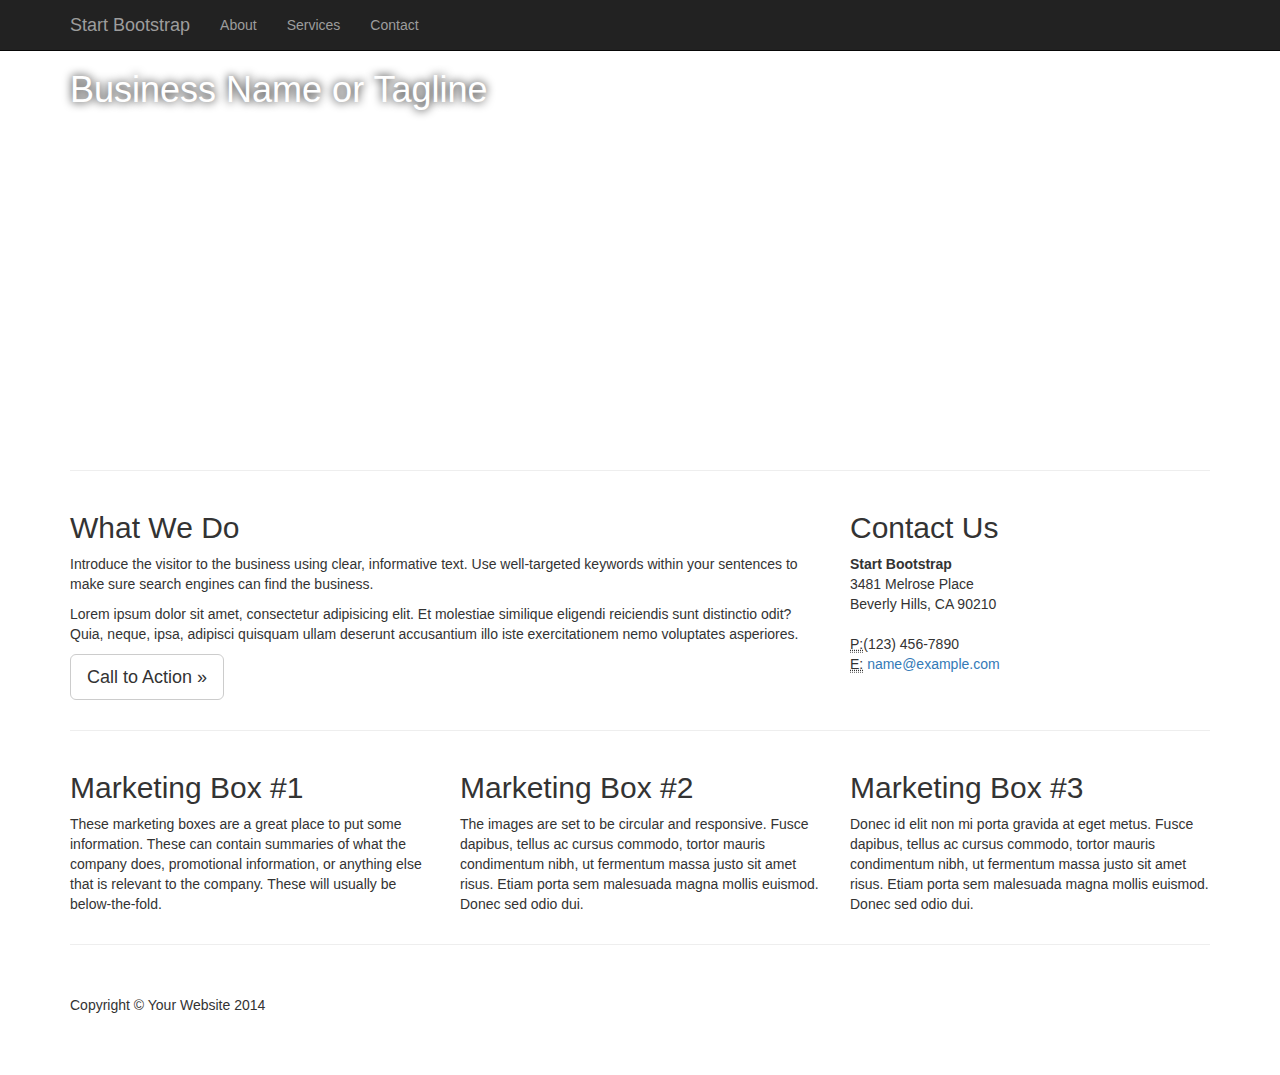
==== index.html @ eb3b2966 "initial push" ====
<!DOCTYPE html>
<html lang="en">

<head>

    <meta charset="utf-8">
    <meta http-equiv="X-UA-Compatible" content="IE=edge">
    <meta name="viewport" content="width=device-width, initial-scale=1">
    <meta name="description" content="">
    <meta name="author" content="">

    <title>Business Frontpage - Start Bootstrap Template</title>

    <!-- Bootstrap Core CSS -->
    <link href="css/bootstrap.min.css" rel="stylesheet">

    <!-- Custom CSS -->
    <link href="css/business-frontpage.css" rel="stylesheet">

    <!-- HTML5 Shim and Respond.js IE8 support of HTML5 elements and media queries -->
    <!-- WARNING: Respond.js doesn't work if you view the page via file:// -->
    <!--[if lt IE 9]>
        <script src="https://oss.maxcdn.com/libs/html5shiv/3.7.0/html5shiv.js"></script>
        <script src="https://oss.maxcdn.com/libs/respond.js/1.4.2/respond.min.js"></script>
    <![endif]-->

</head>

<body>

    <!-- Navigation -->
    <nav class="navbar navbar-inverse navbar-fixed-top" role="navigation">
        <div class="container">
            <!-- Brand and toggle get grouped for better mobile display -->
            <div class="navbar-header">
                <button type="button" class="navbar-toggle" data-toggle="collapse" data-target="#bs-example-navbar-collapse-1">
                    <span class="sr-only">Toggle navigation</span>
                    <span class="icon-bar"></span>
                    <span class="icon-bar"></span>
                    <span class="icon-bar"></span>
                </button>
                <a class="navbar-brand" href="#">Start Bootstrap</a>
            </div>
            <!-- Collect the nav links, forms, and other content for toggling -->
            <div class="collapse navbar-collapse" id="bs-example-navbar-collapse-1">
                <ul class="nav navbar-nav">
                    <li>
                        <a href="#">About</a>
                    </li>
                    <li>
                        <a href="#">Services</a>
                    </li>
                    <li>
                        <a href="#">Contact</a>
                    </li>
                </ul>
            </div>
            <!-- /.navbar-collapse -->
        </div>
        <!-- /.container -->
    </nav>

    <!-- Image Background Page Header -->
    <!-- Note: The background image is set within the business-casual.css file. -->
    <header class="business-header">
        <div class="container">
            <div class="row">
                <div class="col-lg-12">
                    <h1 class="tagline">Business Name or Tagline</h1>
                </div>
            </div>
        </div>
    </header>

    <!-- Page Content -->
    <div class="container">

        <hr>

        <div class="row">
            <div class="col-sm-8">
                <h2>What We Do</h2>
                <p>Introduce the visitor to the business using clear, informative text. Use well-targeted keywords within your sentences to make sure search engines can find the business.</p>
                <p>Lorem ipsum dolor sit amet, consectetur adipisicing elit. Et molestiae similique eligendi reiciendis sunt distinctio odit? Quia, neque, ipsa, adipisci quisquam ullam deserunt accusantium illo iste exercitationem nemo voluptates asperiores.</p>
                <p>
                    <a class="btn btn-default btn-lg" href="#">Call to Action &raquo;</a>
                </p>
            </div>
            <div class="col-sm-4">
                <h2>Contact Us</h2>
                <address>
                    <strong>Start Bootstrap</strong>
                    <br>3481 Melrose Place
                    <br>Beverly Hills, CA 90210
                    <br>
                </address>
                <address>
                    <abbr title="Phone">P:</abbr>(123) 456-7890
                    <br>
                    <abbr title="Email">E:</abbr> <a href="mailto:#">name@example.com</a>
                </address>
            </div>
        </div>
        <!-- /.row -->

        <hr>

        <div class="row">
            <div class="col-sm-4">
                <img class="img-circle img-responsive img-center" src="http://placehold.it/300x300" alt="">
                <h2>Marketing Box #1</h2>
                <p>These marketing boxes are a great place to put some information. These can contain summaries of what the company does, promotional information, or anything else that is relevant to the company. These will usually be below-the-fold.</p>
            </div>
            <div class="col-sm-4">
                <img class="img-circle img-responsive img-center" src="http://placehold.it/300x300" alt="">
                <h2>Marketing Box #2</h2>
                <p>The images are set to be circular and responsive. Fusce dapibus, tellus ac cursus commodo, tortor mauris condimentum nibh, ut fermentum massa justo sit amet risus. Etiam porta sem malesuada magna mollis euismod. Donec sed odio dui.</p>
            </div>
            <div class="col-sm-4">
                <img class="img-circle img-responsive img-center" src="http://placehold.it/300x300" alt="">
                <h2>Marketing Box #3</h2>
                <p>Donec id elit non mi porta gravida at eget metus. Fusce dapibus, tellus ac cursus commodo, tortor mauris condimentum nibh, ut fermentum massa justo sit amet risus. Etiam porta sem malesuada magna mollis euismod. Donec sed odio dui.</p>
            </div>
        </div>
        <!-- /.row -->

        <hr>

        <!-- Footer -->
        <footer>
            <div class="row">
                <div class="col-lg-12">
                    <p>Copyright &copy; Your Website 2014</p>
                </div>
            </div>
            <!-- /.row -->
        </footer>

    </div>
    <!-- /.container -->

    <!-- jQuery -->
    <script src="js/jquery.js"></script>

    <!-- Bootstrap Core JavaScript -->
    <script src="js/bootstrap.min.js"></script>

</body>

</html>
---- css/business-frontpage.css ----
/*
 * Start Bootstrap - Business Frontpage (http://startbootstrap.com/)
 * Copyright 2013-2016 Start Bootstrap
 * Licensed under MIT (https://github.com/BlackrockDigital/startbootstrap/blob/gh-pages/LICENSE)
 */

body {
    padding-top: 50px; /* Required padding for .navbar-fixed-top. Remove if using .navbar-static-top. Change if height of navigation changes. */
}

/* Header Image Background - Change the URL below to your image path (example: ../images/background.jpg) */

.business-header {
    height: 400px;
    background: url('http://placehold.it/1920x400') center center no-repeat scroll;
    -webkit-background-size: cover;
    -moz-background-size: cover;
    background-size: cover;
    -o-background-size: cover;
}

/* Customize the text color and shadow color and to optimize text legibility. */

.tagline {
    text-shadow: 0 0 10px #000;
    color: #fff;
}

.img-center {
    margin: 0 auto;
}

footer {
    margin: 50px 0;
}
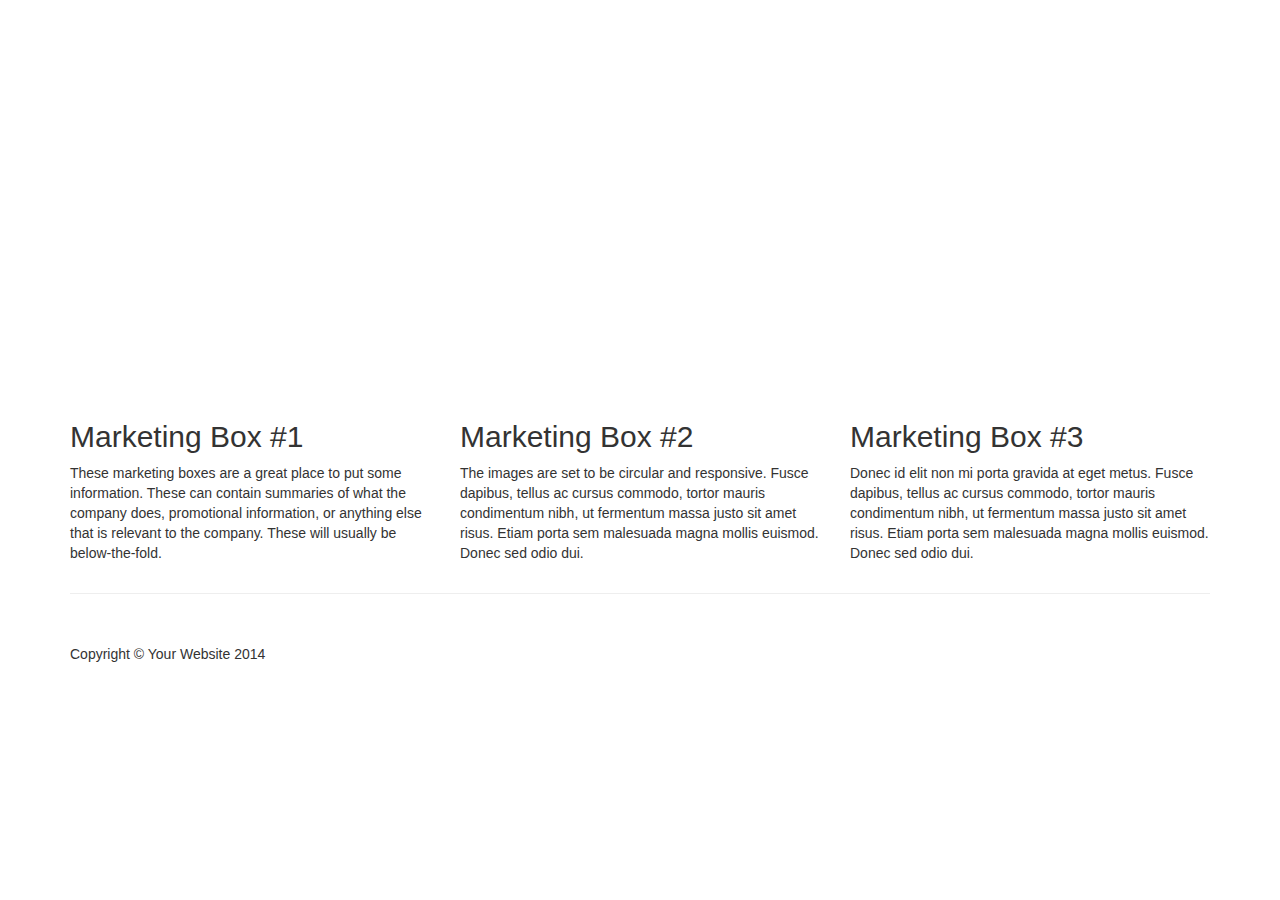
==== commit 2fde677d: "added header image" ====
--- a/index.html
+++ b/index.html
@@ -9,7 +9,7 @@
     <meta name="description" content="">
     <meta name="author" content="">
 
-    <title>Business Frontpage - Start Bootstrap Template</title>
+    <title>Centennial Charge</title>
 
     <!-- Bootstrap Core CSS -->
     <link href="css/bootstrap.min.css" rel="stylesheet">
@@ -29,36 +29,6 @@
 <body>
 
     <!-- Navigation -->
-    <nav class="navbar navbar-inverse navbar-fixed-top" role="navigation">
-        <div class="container">
-            <!-- Brand and toggle get grouped for better mobile display -->
-            <div class="navbar-header">
-                <button type="button" class="navbar-toggle" data-toggle="collapse" data-target="#bs-example-navbar-collapse-1">
-                    <span class="sr-only">Toggle navigation</span>
-                    <span class="icon-bar"></span>
-                    <span class="icon-bar"></span>
-                    <span class="icon-bar"></span>
-                </button>
-                <a class="navbar-brand" href="#">Start Bootstrap</a>
-            </div>
-            <!-- Collect the nav links, forms, and other content for toggling -->
-            <div class="collapse navbar-collapse" id="bs-example-navbar-collapse-1">
-                <ul class="nav navbar-nav">
-                    <li>
-                        <a href="#">About</a>
-                    </li>
-                    <li>
-                        <a href="#">Services</a>
-                    </li>
-                    <li>
-                        <a href="#">Contact</a>
-                    </li>
-                </ul>
-            </div>
-            <!-- /.navbar-collapse -->
-        </div>
-        <!-- /.container -->
-    </nav>
 
     <!-- Image Background Page Header -->
     <!-- Note: The background image is set within the business-casual.css file. -->
@@ -66,7 +36,6 @@
         <div class="container">
             <div class="row">
                 <div class="col-lg-12">
-                    <h1 class="tagline">Business Name or Tagline</h1>
                 </div>
             </div>
         </div>
@@ -75,35 +44,8 @@
     <!-- Page Content -->
     <div class="container">
 
-        <hr>
-
-        <div class="row">
-            <div class="col-sm-8">
-                <h2>What We Do</h2>
-                <p>Introduce the visitor to the business using clear, informative text. Use well-targeted keywords within your sentences to make sure search engines can find the business.</p>
-                <p>Lorem ipsum dolor sit amet, consectetur adipisicing elit. Et molestiae similique eligendi reiciendis sunt distinctio odit? Quia, neque, ipsa, adipisci quisquam ullam deserunt accusantium illo iste exercitationem nemo voluptates asperiores.</p>
-                <p>
-                    <a class="btn btn-default btn-lg" href="#">Call to Action &raquo;</a>
-                </p>
-            </div>
-            <div class="col-sm-4">
-                <h2>Contact Us</h2>
-                <address>
-                    <strong>Start Bootstrap</strong>
-                    <br>3481 Melrose Place
-                    <br>Beverly Hills, CA 90210
-                    <br>
-                </address>
-                <address>
-                    <abbr title="Phone">P:</abbr>(123) 456-7890
-                    <br>
-                    <abbr title="Email">E:</abbr> <a href="mailto:#">name@example.com</a>
-                </address>
-            </div>
-        </div>
+        
         <!-- /.row -->
-
-        <hr>
 
         <div class="row">
             <div class="col-sm-4">
--- a/css/business-frontpage.css
+++ b/css/business-frontpage.css
@@ -5,14 +5,14 @@
  */
 
 body {
-    padding-top: 50px; /* Required padding for .navbar-fixed-top. Remove if using .navbar-static-top. Change if height of navigation changes. */
+    padding-top: 0px; /* Required padding for .navbar-fixed-top. Remove if using .navbar-static-top. Change if height of navigation changes. */
 }
 
 /* Header Image Background - Change the URL below to your image path (example: ../images/background.jpg) */
 
 .business-header {
     height: 400px;
-    background: url('http://placehold.it/1920x400') center center no-repeat scroll;
+    background: url('http://i.imgur.com/CgJR7IB.jpg') center center no-repeat scroll;
     -webkit-background-size: cover;
     -moz-background-size: cover;
     background-size: cover;
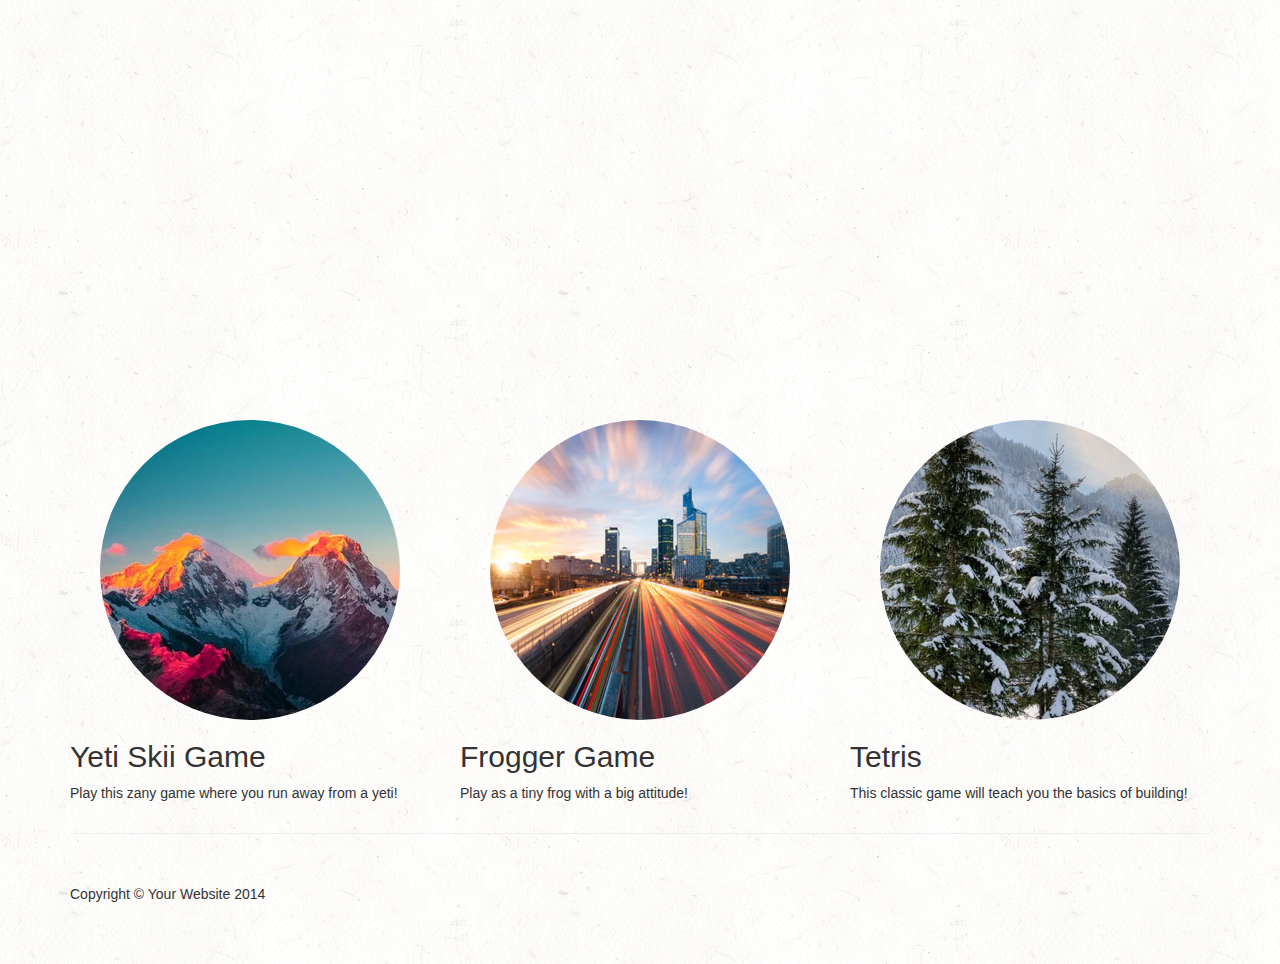
==== commit cb619ae5: "added game titles" ====
--- a/index.html
+++ b/index.html
@@ -44,24 +44,27 @@
     <!-- Page Content -->
     <div class="container">
 
+
+    <br>
+
         
         <!-- /.row -->
 
         <div class="row">
             <div class="col-sm-4">
-                <img class="img-circle img-responsive img-center" src="http://placehold.it/300x300" alt="">
-                <h2>Marketing Box #1</h2>
-                <p>These marketing boxes are a great place to put some information. These can contain summaries of what the company does, promotional information, or anything else that is relevant to the company. These will usually be below-the-fold.</p>
+                <img class="img-circle img-responsive img-center" src="images/mountains.png" alt="">
+                <h2>Yeti Skii Game</h2>
+                <p>Play this zany game where you run away from a yeti!</p>
             </div>
             <div class="col-sm-4">
-                <img class="img-circle img-responsive img-center" src="http://placehold.it/300x300" alt="">
-                <h2>Marketing Box #2</h2>
-                <p>The images are set to be circular and responsive. Fusce dapibus, tellus ac cursus commodo, tortor mauris condimentum nibh, ut fermentum massa justo sit amet risus. Etiam porta sem malesuada magna mollis euismod. Donec sed odio dui.</p>
+                <img class="img-circle img-responsive img-center" src="images/traffic.png" alt="">
+                <h2>Frogger Game</h2>
+                <p>Play as a tiny frog with a big attitude!</p>
             </div>
             <div class="col-sm-4">
-                <img class="img-circle img-responsive img-center" src="http://placehold.it/300x300" alt="">
-                <h2>Marketing Box #3</h2>
-                <p>Donec id elit non mi porta gravida at eget metus. Fusce dapibus, tellus ac cursus commodo, tortor mauris condimentum nibh, ut fermentum massa justo sit amet risus. Etiam porta sem malesuada magna mollis euismod. Donec sed odio dui.</p>
+                <img class="img-circle img-responsive img-center" src="images/tree.png" alt="">
+                <h2>Tetris</h2>
+                <p>This classic game will teach you the basics of building!</p>
             </div>
         </div>
         <!-- /.row -->
--- a/css/business-frontpage.css
+++ b/css/business-frontpage.css
@@ -6,6 +6,7 @@
 
 body {
     padding-top: 0px; /* Required padding for .navbar-fixed-top. Remove if using .navbar-static-top. Change if height of navigation changes. */
+    background-image: url("../images/background.png");
 }
 
 /* Header Image Background - Change the URL below to your image path (example: ../images/background.jpg) */
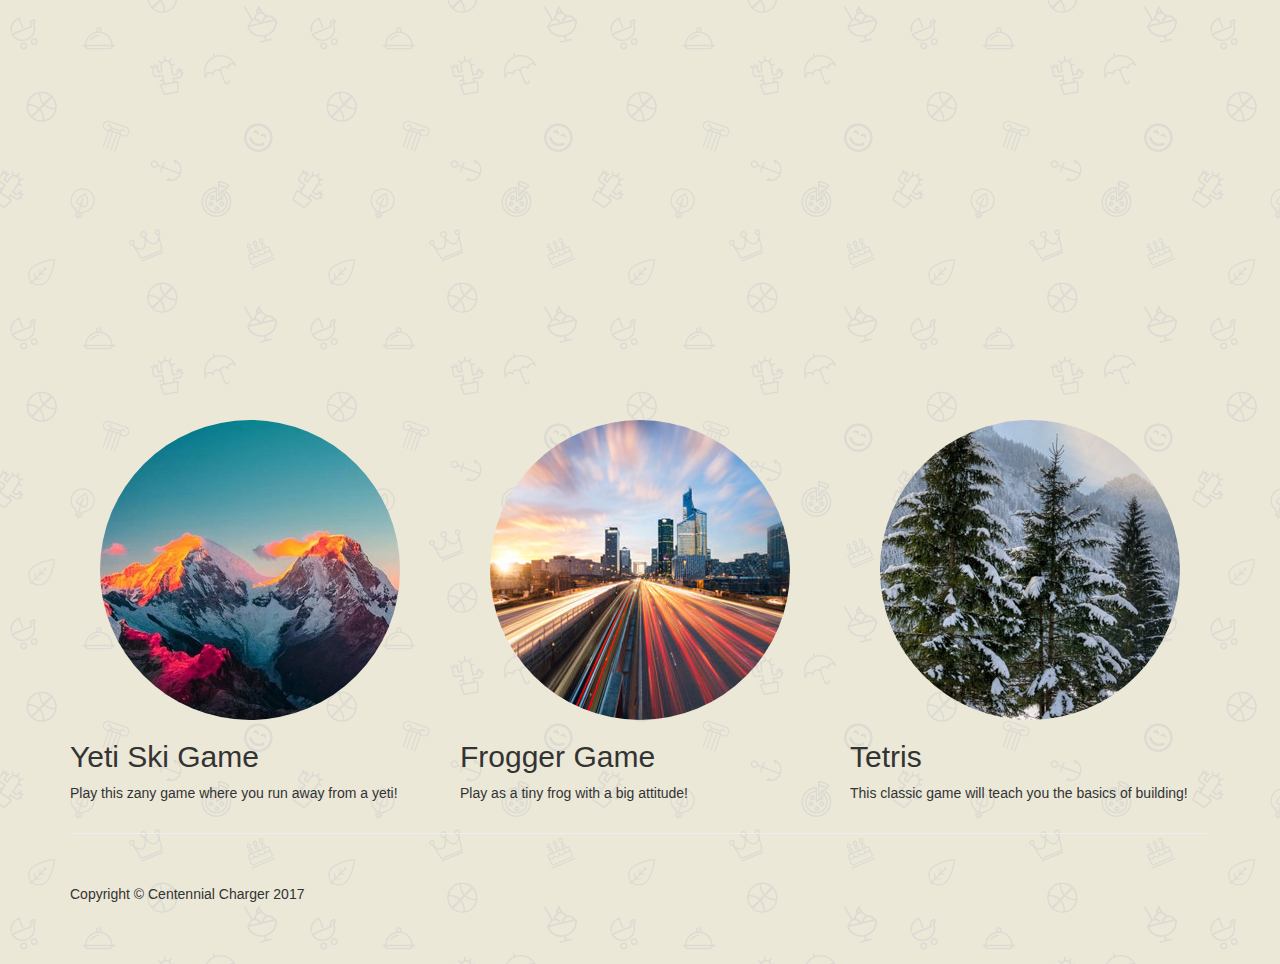
==== commit 66b82029: "updated background and header image" ====
--- a/index.html
+++ b/index.html
@@ -53,7 +53,7 @@
         <div class="row">
             <div class="col-sm-4">
                 <img class="img-circle img-responsive img-center" src="images/mountains.png" alt="">
-                <h2>Yeti Skii Game</h2>
+                <h2>Yeti Ski Game</h2>
                 <p>Play this zany game where you run away from a yeti!</p>
             </div>
             <div class="col-sm-4">
@@ -75,7 +75,7 @@
         <footer>
             <div class="row">
                 <div class="col-lg-12">
-                    <p>Copyright &copy; Your Website 2014</p>
+                    <p>Copyright &copy; Centennial Charger 2017</p>
                 </div>
             </div>
             <!-- /.row -->
--- a/css/business-frontpage.css
+++ b/css/business-frontpage.css
@@ -13,7 +13,7 @@
 
 .business-header {
     height: 400px;
-    background: url('http://i.imgur.com/CgJR7IB.jpg') center center no-repeat scroll;
+    background: url('http://i.imgur.com/99UtEUA.png') center center no-repeat scroll;
     -webkit-background-size: cover;
     -moz-background-size: cover;
     background-size: cover;
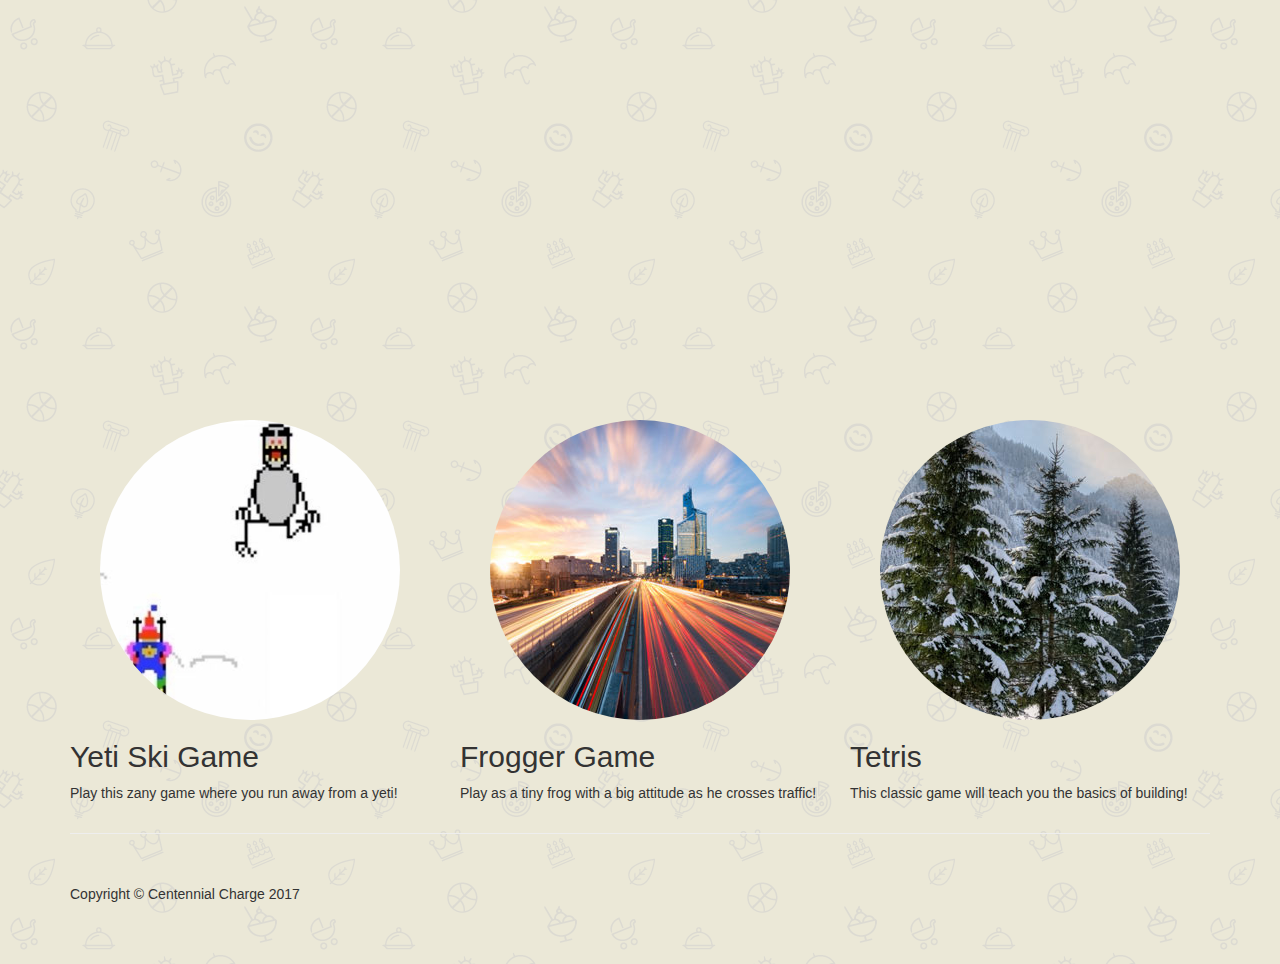
==== commit bf56efb2: "fixed yeti image" ====
--- a/index.html
+++ b/index.html
@@ -52,14 +52,14 @@
 
         <div class="row">
             <div class="col-sm-4">
-                <img class="img-circle img-responsive img-center" src="images/mountains.png" alt="">
+                <img class="img-circle img-responsive img-center" src="images/ski.png" alt="">
                 <h2>Yeti Ski Game</h2>
                 <p>Play this zany game where you run away from a yeti!</p>
             </div>
             <div class="col-sm-4">
                 <img class="img-circle img-responsive img-center" src="images/traffic.png" alt="">
                 <h2>Frogger Game</h2>
-                <p>Play as a tiny frog with a big attitude!</p>
+                <p>Play as a tiny frog with a big attitude as he crosses traffic!</p>
             </div>
             <div class="col-sm-4">
                 <img class="img-circle img-responsive img-center" src="images/tree.png" alt="">
@@ -75,7 +75,7 @@
         <footer>
             <div class="row">
                 <div class="col-lg-12">
-                    <p>Copyright &copy; Centennial Charger 2017</p>
+                    <p>Copyright &copy; Centennial Charge 2017</p>
                 </div>
             </div>
             <!-- /.row -->
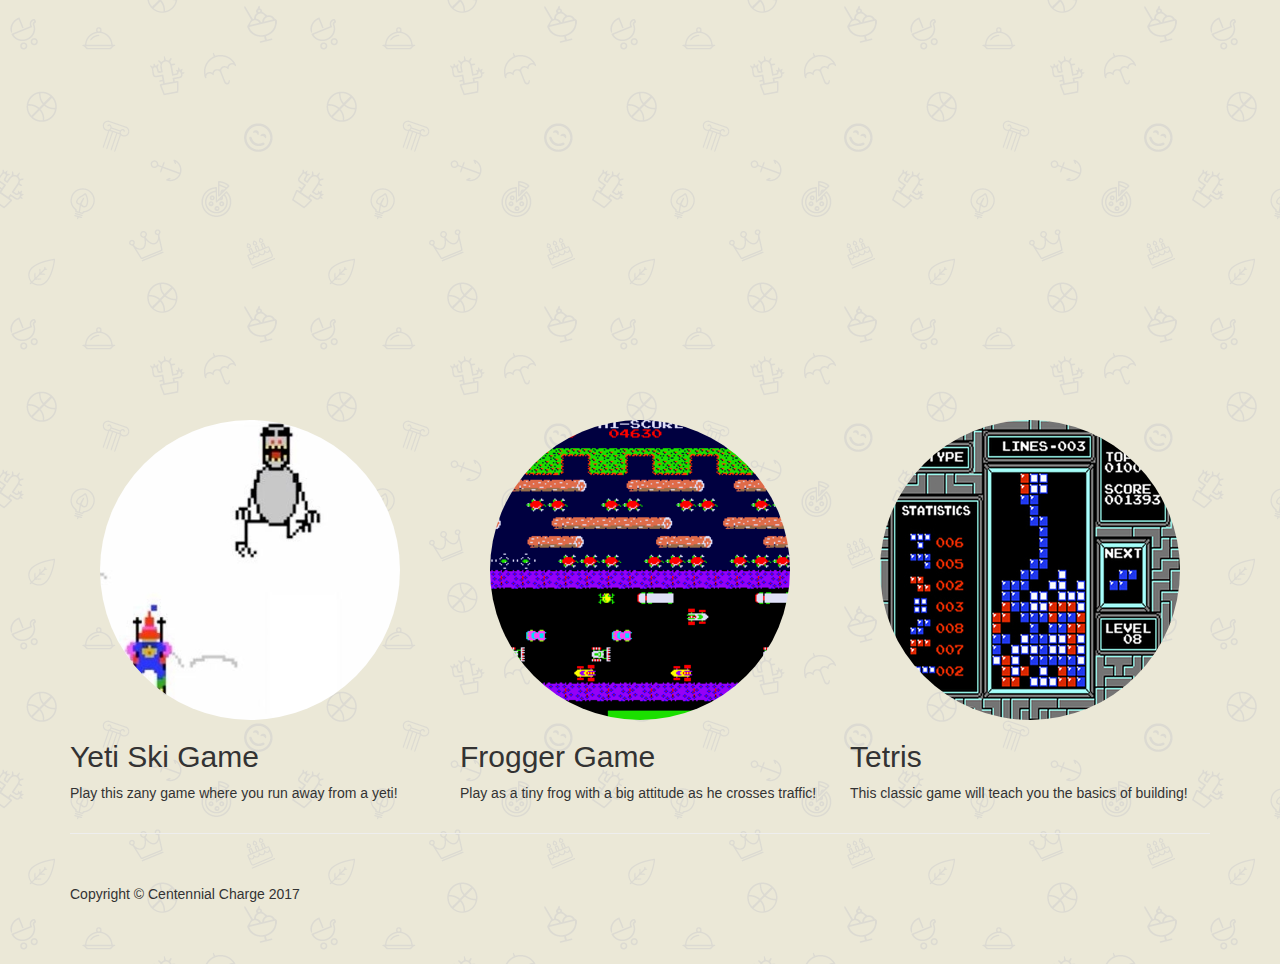
==== commit d6ea7377: "added tetris and frogger image" ====
--- a/index.html
+++ b/index.html
@@ -57,12 +57,12 @@
                 <p>Play this zany game where you run away from a yeti!</p>
             </div>
             <div class="col-sm-4">
-                <img class="img-circle img-responsive img-center" src="images/traffic.png" alt="">
+                <img class="img-circle img-responsive img-center" src="images/frogger.png" alt="">
                 <h2>Frogger Game</h2>
                 <p>Play as a tiny frog with a big attitude as he crosses traffic!</p>
             </div>
             <div class="col-sm-4">
-                <img class="img-circle img-responsive img-center" src="images/tree.png" alt="">
+                <img class="img-circle img-responsive img-center" src="images/tetris.png" alt="">
                 <h2>Tetris</h2>
                 <p>This classic game will teach you the basics of building!</p>
             </div>
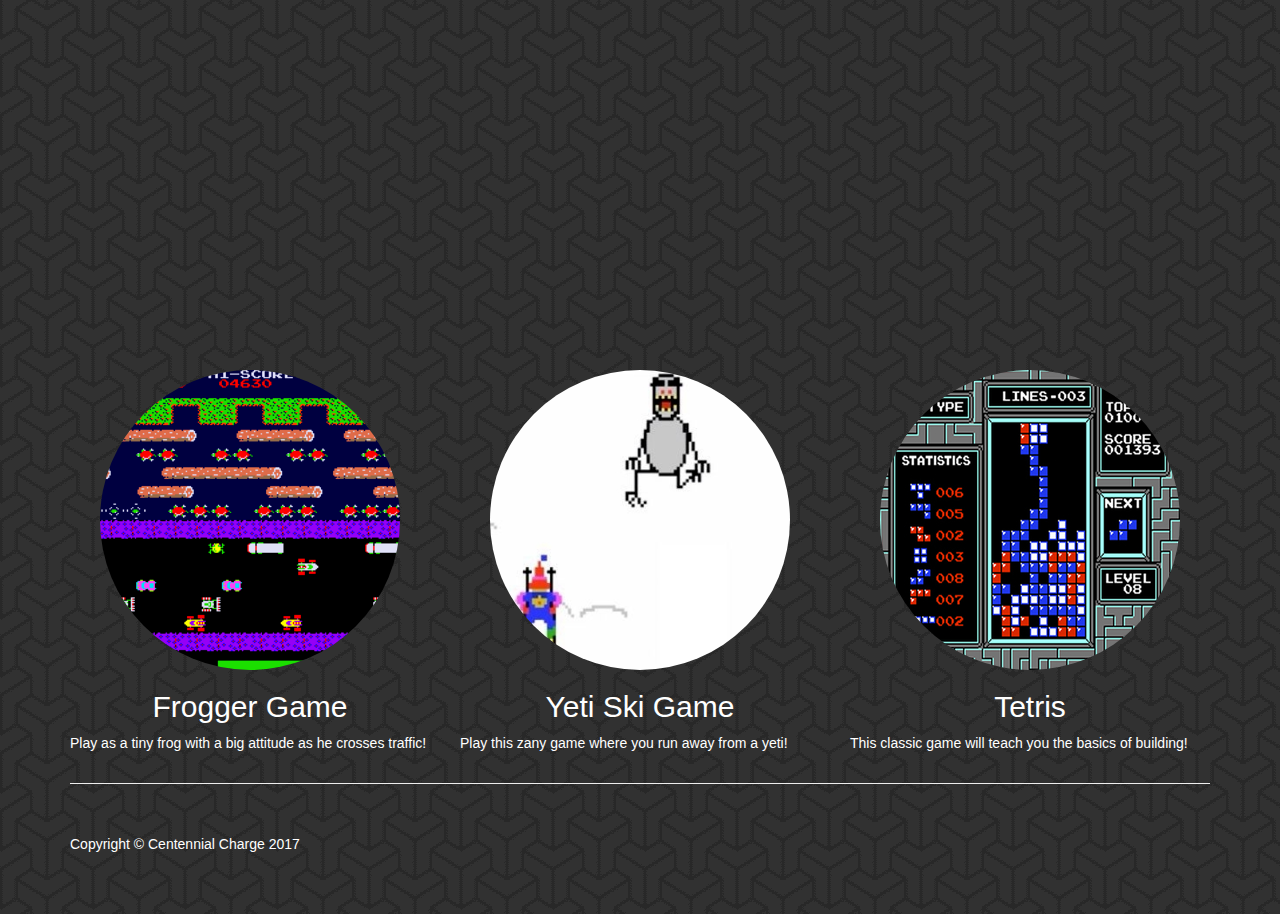
==== commit 1e91b0c7: "added colors for text and centered game names" ====
--- a/index.html
+++ b/index.html
@@ -50,20 +50,20 @@
         
         <!-- /.row -->
 
-        <div class="row">
+        <div class="row" style="color: white">
+            <div class="col-sm-4">
+                <img class="img-circle img-responsive img-center" src="images/frogger.png" alt="">
+                <h2 class="gameName">Frogger Game</h2>
+                <p>Play as a tiny frog with a big attitude as he crosses traffic!</p>
+            </div>
             <div class="col-sm-4">
                 <img class="img-circle img-responsive img-center" src="images/ski.png" alt="">
-                <h2>Yeti Ski Game</h2>
+                <h2 class="gameName">Yeti Ski Game</h2>
                 <p>Play this zany game where you run away from a yeti!</p>
             </div>
             <div class="col-sm-4">
-                <img class="img-circle img-responsive img-center" src="images/frogger.png" alt="">
-                <h2>Frogger Game</h2>
-                <p>Play as a tiny frog with a big attitude as he crosses traffic!</p>
-            </div>
-            <div class="col-sm-4">
                 <img class="img-circle img-responsive img-center" src="images/tetris.png" alt="">
-                <h2>Tetris</h2>
+                <h2 class="gameName">Tetris</h2>
                 <p>This classic game will teach you the basics of building!</p>
             </div>
         </div>
@@ -73,7 +73,7 @@
 
         <!-- Footer -->
         <footer>
-            <div class="row">
+            <div class="row" style="color: white">
                 <div class="col-lg-12">
                     <p>Copyright &copy; Centennial Charge 2017</p>
                 </div>
--- a/css/business-frontpage.css
+++ b/css/business-frontpage.css
@@ -12,7 +12,7 @@
 /* Header Image Background - Change the URL below to your image path (example: ../images/background.jpg) */
 
 .business-header {
-    height: 400px;
+    height: 350px;
     background: url('http://i.imgur.com/99UtEUA.png') center center no-repeat scroll;
     -webkit-background-size: cover;
     -moz-background-size: cover;
@@ -33,4 +33,8 @@
 
 footer {
     margin: 50px 0;
+}
+
+.gameName {
+    text-align: center;
 }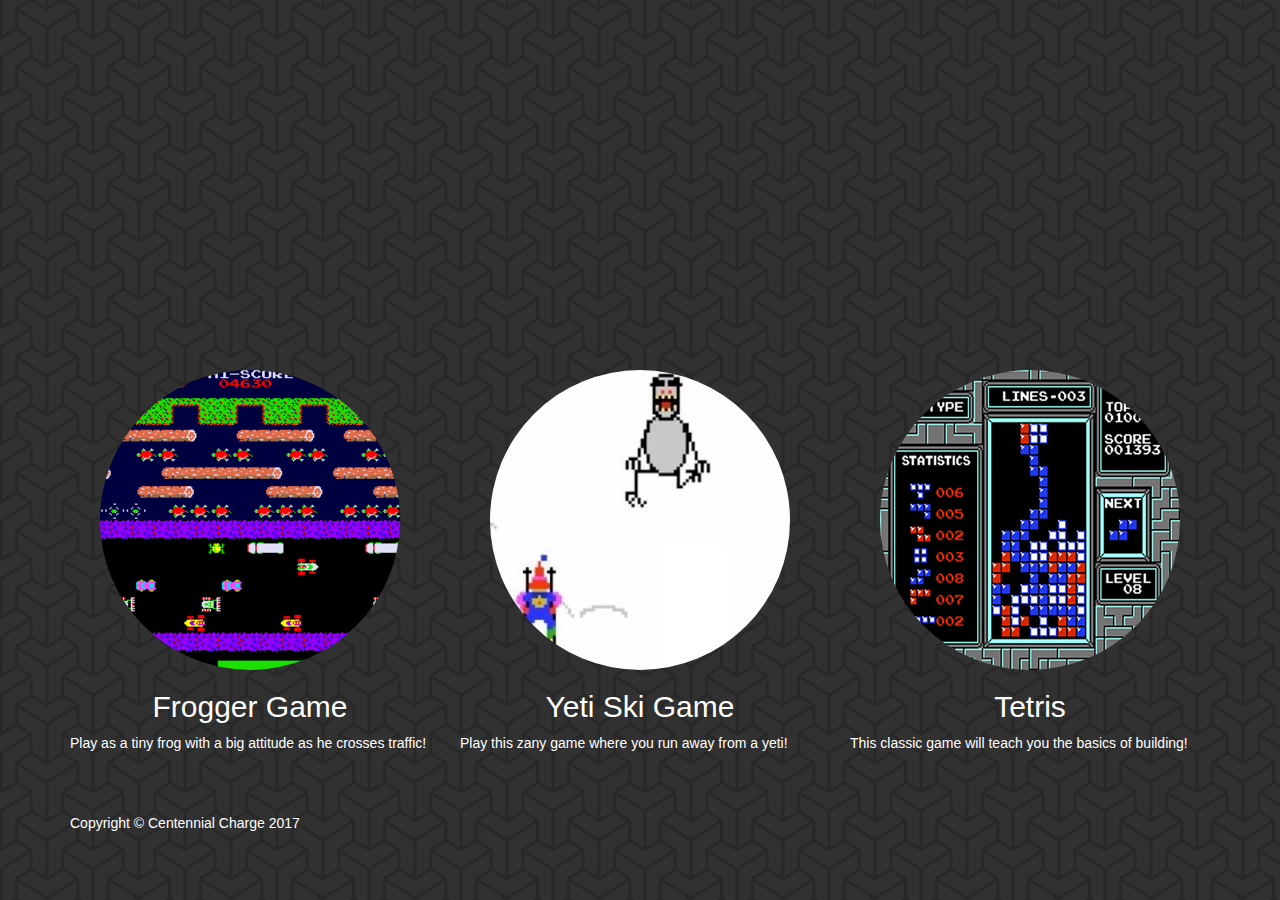
==== commit 30aea86f: "final push for the night" ====
--- a/index.html
+++ b/index.html
@@ -69,11 +69,9 @@
         </div>
         <!-- /.row -->
 
-        <hr>
-
         <!-- Footer -->
         <footer>
-            <div class="row" style="color: white">
+            <div class="row" style="color: white;">
                 <div class="col-lg-12">
                     <p>Copyright &copy; Centennial Charge 2017</p>
                 </div>
